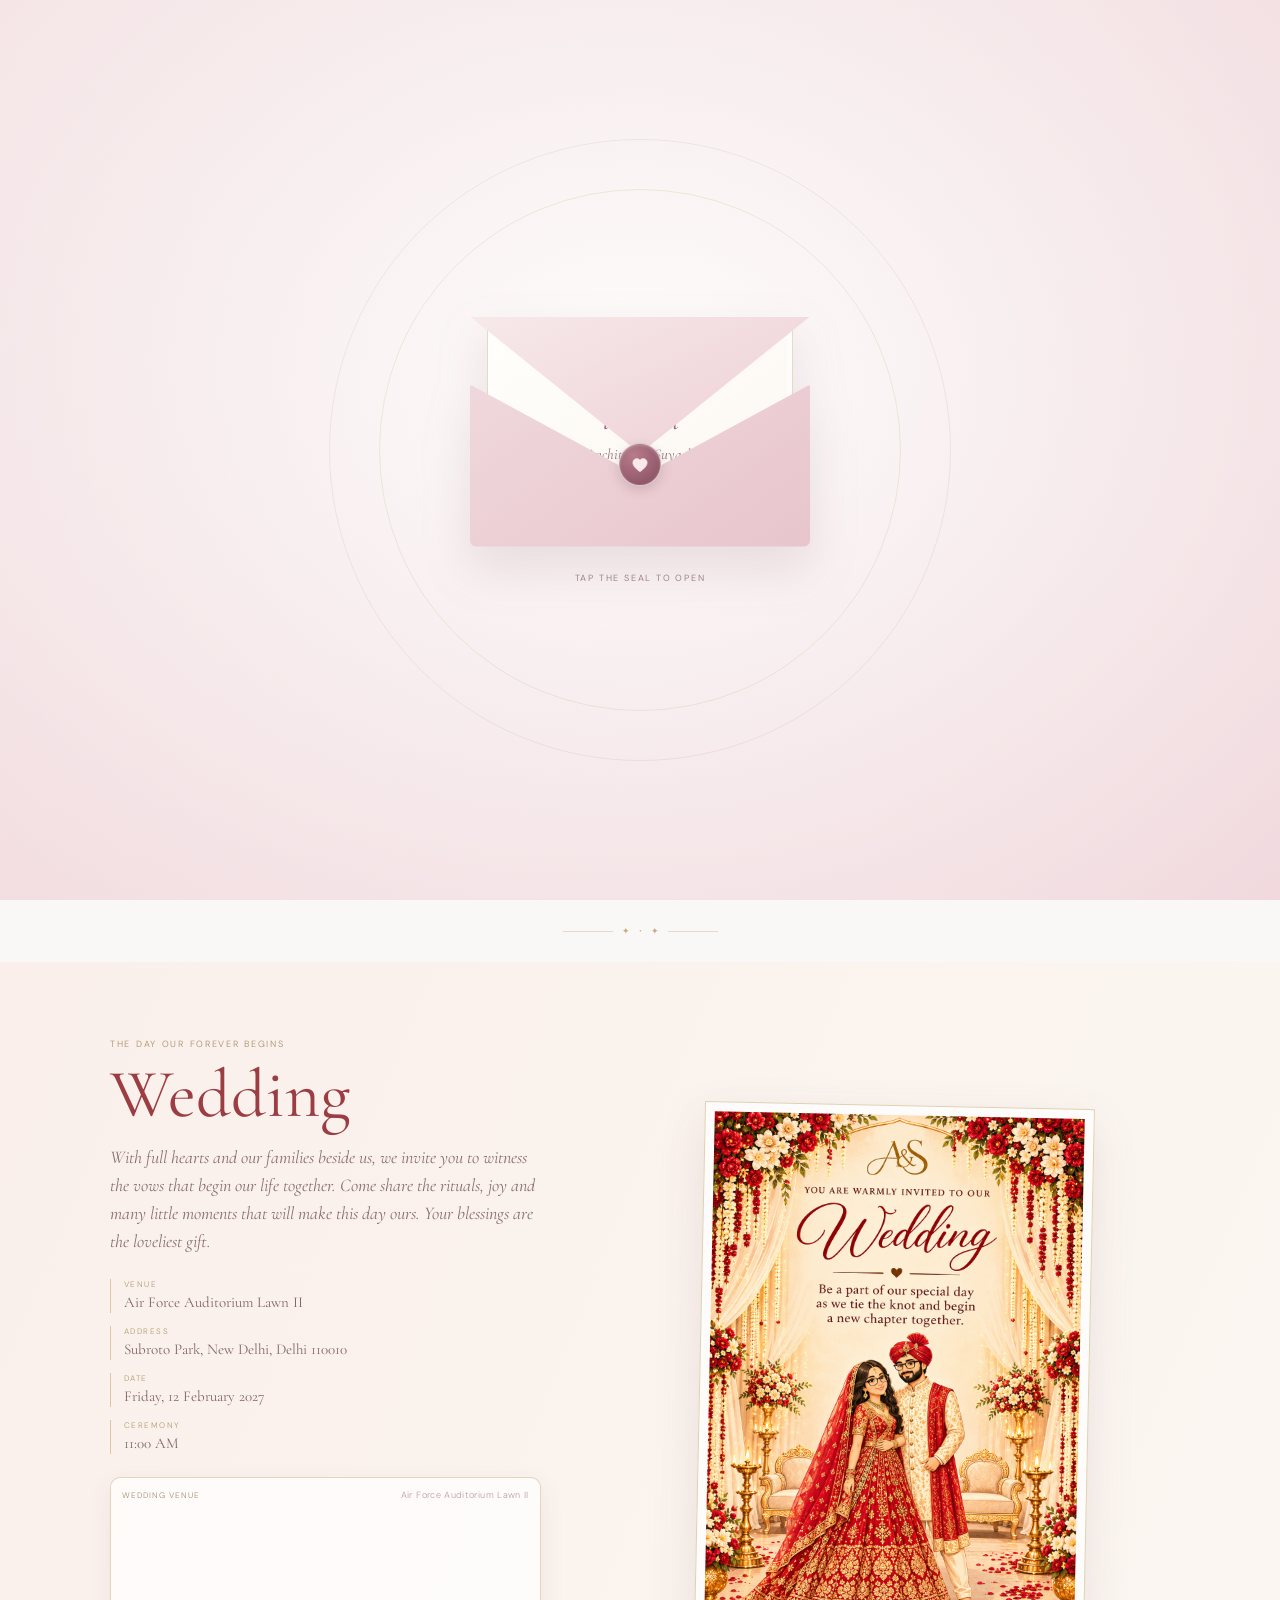
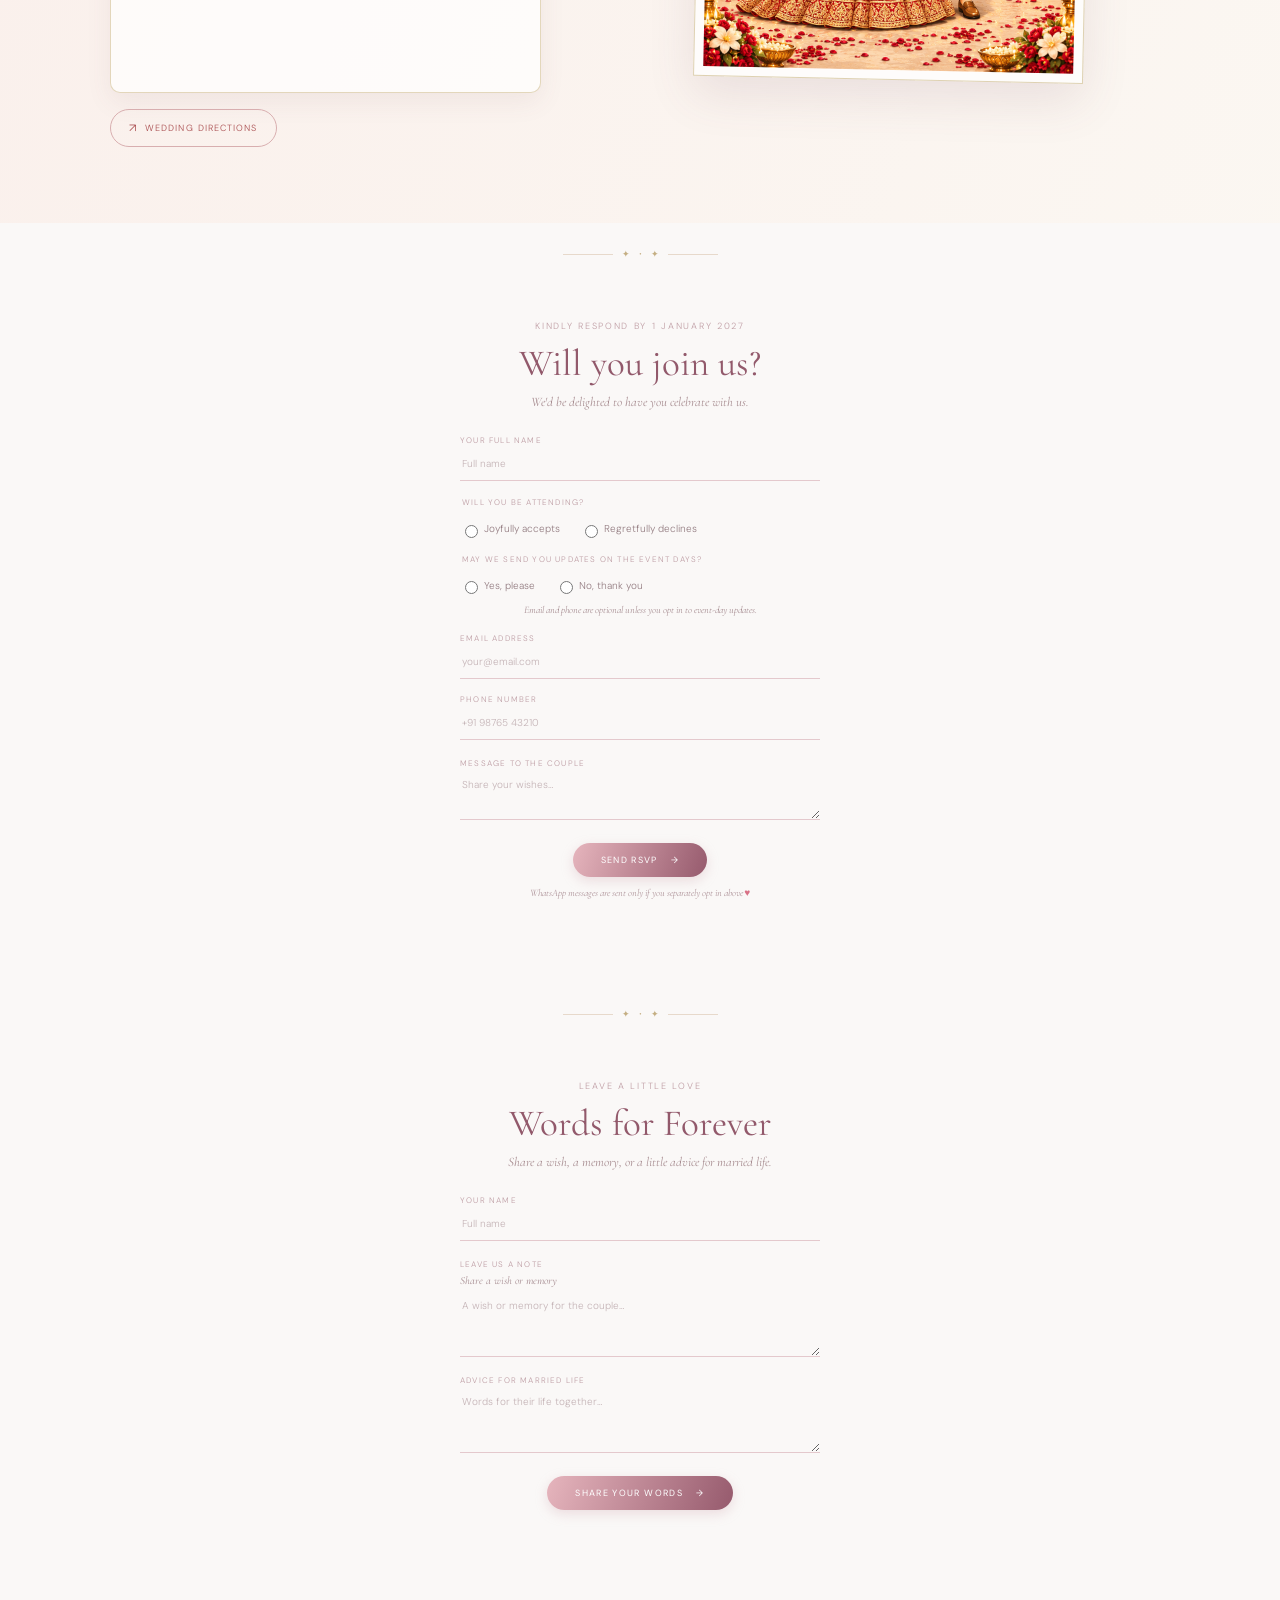
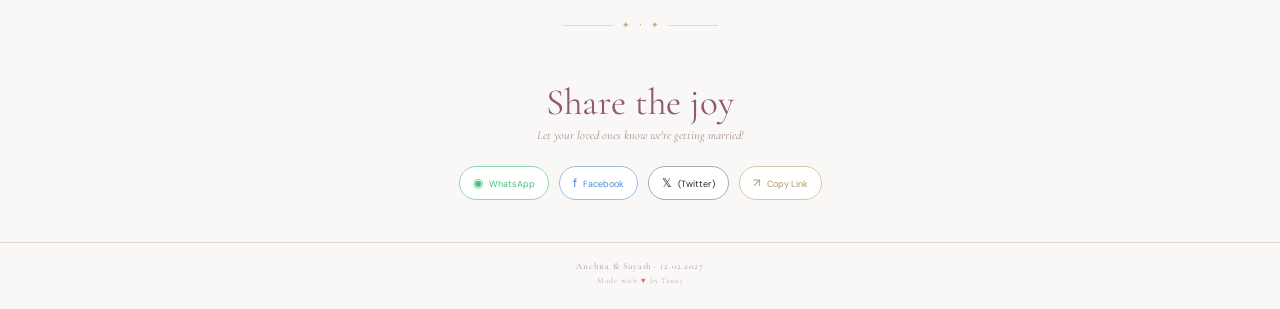
==== main/index.html @ 19e04e13 "main page revamp 2" ====
﻿<!doctype html>
<html lang="en">
<head>
  <meta charset="utf-8">
  <meta name="viewport" content="width=device-width, initial-scale=1">
  <meta name="theme-color" content="#f8eff0">
  <meta name="description" content="Join Anchita and Suyash for their wedding on 12 February 2027 in New Delhi.">
  <link rel="canonical" href="https://anshofourstory.com/main">
  <title>Anchita &amp; Suyash — Getting Married · 12 February 2027</title>
  <link rel="icon" type="image/png" href="../assets/monogram-logo.png">
  <link rel="preconnect" href="https://fonts.googleapis.com">
  <link rel="preconnect" href="https://fonts.gstatic.com" crossorigin>
  <link href="https://fonts.googleapis.com/css2?family=Cormorant+Garamond:wght@300;400;500&family=DM+Sans:wght@300;400;500&display=swap" rel="stylesheet">
  <link rel="stylesheet" href="../styles.css">
</head>
<body>
  <div class="invitation-preloader" id="invitation-preloader" role="dialog" aria-modal="true" aria-labelledby="invitation-title" aria-describedby="invitation-hint">
    <button class="invitation-open" id="invitation-open" type="button" aria-label="Open your invitation">
      <span class="invitation-letter" aria-hidden="true">
        <span class="invitation-letter__paper">
          <span class="invitation-letter__eyebrow">A note from the couple</span>
          <span class="invitation-letter__title">You are<br><i>invited</i></span>
          <span class="invitation-letter__names">Anchita <b>&amp;</b> Suyash</span>
          <span class="invitation-letter__date">12 February 2027</span>
        </span>
        <span class="invitation-letter__envelope"></span>
        <span class="invitation-letter__flap"></span>
        <span class="invitation-letter__seal"><svg viewBox="0 0 32 32" focusable="false"><path d="M16 27s-11-6.8-11-14a6.2 6.2 0 0 1 11-3.9A6.2 6.2 0 0 1 27 13c0 7.2-11 14-11 14Z"/></svg></span>
      </span>
      <span class="invitation-open__hint" id="invitation-hint">Tap the seal to open</span>
    </button>
    <h1 class="visually-hidden" id="invitation-title">You are invited to Anchita and Suyash's wedding</h1>
  </div>

  <header class="site-header">
    <a class="brand" href="#home" aria-label="#anshofourstory, home">
      <img class="brand-mark" src="../assets/monogram-logo.png" alt="">
      <span>#anshofourstory</span>
    </a>
    <nav aria-label="Main navigation">
      <a href="#celebration">Details</a>
      <a href="#rsvp">RSVP</a>
      <a href="#celebration">Wedding map</a>
    </nav>
  </header>

  <main>
    <section class="hero" id="home" aria-labelledby="hero-title">
      <div class="hero-content">
        <p class="eyebrow reveal">with joy in our hearts</p>
        <h1 id="hero-title" class="reveal">Anchita <span>&amp;</span> Suyash</h1>
        <span class="gold-rule"></span>
        <p class="married reveal">are getting married</p>
        <p class="wedding-date reveal">12 <span>·</span> February <span>·</span> 2027</p>
        <div class="countdown" aria-label="Countdown to the wedding">
          <div class="time-unit"><div class="time-card"><span id="days">—</span></div><small>Days</small></div>
          <div class="time-unit"><div class="time-card"><span id="hours">—</span></div><small>Hours</small></div>
          <div class="time-unit"><div class="time-card"><span id="minutes">—</span></div><small>Minutes</small></div>
          <div class="time-unit"><div class="time-card"><span id="seconds">—</span></div><small>Seconds</small></div>
        </div>
        <a class="scroll-cue" href="#celebration">Scroll to explore <span aria-hidden="true">↓</span></a>
      </div>
    </section>

    <div class="ornament" aria-hidden="true"><span></span><b>✦</b><i>·</i><b>✦</b><span></span></div>

    <div class="petals" id="falling-petals" aria-hidden="true"></div>

    <section class="event-section event-wedding" id="celebration" data-petal-tone="wedding" aria-labelledby="wedding-title">
      <div class="event-invitation event-invitation-reverse">
        <figure class="event-art"><img src="../assets/Elegant Red and Gold Wedding Invitation.png" alt="Red and gold illustration of Anchita and Suyash inviting you to their wedding" loading="lazy"></figure>
        <div class="event-copy"><p class="eyebrow">The day our forever begins</p><h2 id="wedding-title">Wedding</h2><p class="event-warmth">With full hearts and our families beside us, we invite you to witness the vows that begin our life together. Come share the rituals, joy and many little moments that will make this day ours. Your blessings are the loveliest gift.</p>
          <dl class="event-facts"><div><dt>Venue</dt><dd>Air Force Auditorium Lawn II</dd></div><div><dt>Address</dt><dd>Subroto Park, New Delhi, Delhi 110010</dd></div><div><dt>Date</dt><dd>Friday, 12 February 2027</dd></div><div><dt>Ceremony</dt><dd>11:00 AM</dd></div></dl>
          <div class="event-map"><p class="event-map-heading">Wedding venue <span>Air Force Auditorium Lawn II</span></p><iframe title="Compact map to Air Force Auditorium Lawn II for the wedding" src="https://maps.google.com/maps?q=Air%20Force%20Auditorium%20Lawn%20II%2C%20Subroto%20Park%2C%20New%20Delhi&amp;output=embed" loading="lazy" referrerpolicy="no-referrer-when-downgrade"></iframe></div>
          <a class="outline-button" href="https://maps.app.goo.gl/kFYrkTSrbWAvHsNK8?g_st=aw" target="_blank" rel="noreferrer"><span aria-hidden="true">↗</span> Wedding directions</a>
        </div>
      </div>
    </section>

    <div class="ornament" aria-hidden="true"><span></span><b>✦</b><i>·</i><b>✦</b><span></span></div>

    <section class="section rsvp" id="rsvp">
      <p class="eyebrow">kindly respond by 1 January 2027</p>
      <h2>Will you join us?</h2>
      <p class="section-intro">We'd be delighted to have you celebrate with us.</p>
      <form id="rsvp-form">
        <label>Your full name<input name="name" autocomplete="name" placeholder="Full name" maxlength="120" required></label>
        <fieldset><legend>Will you be attending?</legend>
          <label class="radio-label"><input type="radio" name="attendance" value="Accepts" required> Joyfully accepts</label>
          <label class="radio-label"><input type="radio" name="attendance" value="Declines"> Regretfully declines</label>
        </fieldset>
        <fieldset class="updates-consent"><legend>May we send you updates on the event days?</legend>
          <label class="radio-label"><input type="radio" name="eventUpdatesConsent" value="yes" required> Yes, please</label>
          <label class="radio-label"><input type="radio" name="eventUpdatesConsent" value="no"> No, thank you</label>
        </fieldset>
        <fieldset class="updates-consent whatsapp-consent" id="whatsapp-consent" hidden>
          <legend>May we also send these updates to you on WhatsApp?</legend>
          <label class="radio-label"><input type="radio" name="whatsappUpdatesConsent" value="yes" disabled required> Yes, please</label>
          <label class="radio-label"><input type="radio" name="whatsappUpdatesConsent" value="no" disabled> No, thank you</label>
        </fieldset>
        <p class="contact-requirement" id="contact-requirement">Email and phone are optional unless you opt in to event-day updates.</p>
        <label>Email address <span class="required-mark" aria-hidden="true" hidden>*</span><input type="email" name="email" autocomplete="email" placeholder="your@email.com" maxlength="254"></label>
        <label>Phone number <span class="required-mark" aria-hidden="true" hidden>*</span><input type="tel" name="phone" autocomplete="tel" placeholder="+91 98765 43210" maxlength="30" pattern="[+]?[0-9][0-9 .()-]{5,28}"></label>
        <label class="message-label">Message to the couple<textarea name="message" placeholder="Share your wishes…" rows="2" maxlength="2000"></textarea></label>
        <label class="form-honeypot" aria-hidden="true">Website<input name="website" tabindex="-1" autocomplete="off"></label>
        <button class="submit-button" type="submit">Send RSVP <span>→</span></button>
        <p class="form-note">WhatsApp messages are sent only if you separately opt in above <span>♥</span></p>
        <p class="form-status" aria-live="polite"></p>
      </form>
    </section>

    <div class="ornament" aria-hidden="true"><span></span><b>✦</b><i>·</i><b>✦</b><span></span></div>

    <section class="section rsvp guest-notes" id="guest-notes">
      <p class="eyebrow">leave a little love</p>
      <h2>Words for Forever</h2>
      <p class="section-intro">Share a wish, a memory, or a little advice for married life.</p>
      <form id="guest-notes-form">
        <label>Your name<input name="name" autocomplete="name" placeholder="Full name" maxlength="120" required></label>
        <label class="message-label">Leave us a note <small>Share a wish or memory</small><textarea name="wishOrMemory" placeholder="A wish or memory for the couple…" rows="3" maxlength="2000"></textarea></label>
        <label class="message-label">Advice for married life <textarea name="marriedLifeAdvice" placeholder="Words for their life together…" rows="3" maxlength="2000"></textarea></label>
        <label class="form-honeypot" aria-hidden="true">Website<input name="website" tabindex="-1" autocomplete="off"></label>
        <button class="submit-button" type="submit">Share your words <span>→</span></button>
        <p class="form-status" aria-live="polite"></p>
      </form>
    </section>

    <div class="ornament" aria-hidden="true"><span></span><b>✦</b><i>·</i><b>✦</b><span></span></div>

    <section class="section share">
      <h2>Share the joy</h2>
      <p class="section-intro">Let your loved ones know we're getting married!</p>
      <div class="share-actions">
        <a class="share-button whatsapp" href="https://wa.me/?text=Join%20us%20to%20celebrate%20Anchita%20%26%20Suyash%20on%2012%20February%202027!" target="_blank" rel="noreferrer"><span>◉</span> WhatsApp</a>
        <a class="share-button facebook" href="https://www.facebook.com/sharer/sharer.php?u=" target="_blank" rel="noreferrer"><span>f</span> Facebook</a>
        <a class="share-button twitter" href="https://twitter.com/intent/tweet?text=Anchita%20%26%20Suyash%20are%20getting%20married%20on%2012%20February%202027!" target="_blank" rel="noreferrer"><span>𝕏</span> (Twitter)</a>
        <button class="share-button copy-link" id="copy-link" type="button"><span>↗</span> Copy Link</button>
      </div>
    </section>
  </main>

  <footer><span>Anchita &amp; Suyash · 12.02.2027</span><span>Made with <b>♥</b> by Tanuj</span></footer>

  <script src="../script.js"></script>
</body>
</html>
---- styles.css ----
:root{--rose:#92596b;--rose-dark:#754857;--pink:#eccbd2;--pink-light:#f8eff0;--gold:#c7b27d;--ink:#866c70;--muted:#b3959b;--paper:#fcfaf9;--line:#ead9d5;--serif:"Cormorant Garamond",Georgia,serif;--sans:"DM Sans",Arial,sans-serif}*{box-sizing:border-box}html{scroll-behavior:smooth;scroll-padding-top:75px}body{margin:0;background:#faf8f7;color:var(--ink);font-family:var(--sans);font-weight:300;-webkit-font-smoothing:antialiased}.site-header{height:64px;position:fixed;z-index:20;inset:0 0 auto;display:flex;align-items:center;justify-content:space-between;padding:0 max(calc((100vw - 1120px)/2),7vw);transition:background .3s,box-shadow .3s}.site-header.scrolled{background:rgba(252,250,249,.94);box-shadow:0 1px 0 rgba(165,125,130,.11);backdrop-filter:blur(10px)}.brand{display:flex;align-items:center;gap:8px;text-decoration:none;color:#a58e6b;font-family:var(--serif);font-size:12px}.brand-mark{width:35px;height:35px;object-fit:cover;flex:none;border-radius:50%}.brand-mark .brand-spark{stroke-width:.7}.brand i{font-style:italic}.site-header nav{display:flex;gap:34px}.site-header nav a{font-size:10px;text-transform:uppercase;letter-spacing:.16em;color:#98777e;text-decoration:none;transition:color .2s}.site-header nav a:hover{color:var(--rose-dark)}.hero{position:relative;min-height:calc(100svh - 0px);height:max(660px,100svh);overflow:hidden;background:linear-gradient(118deg,#fbf5f4 0%,#f8ebee 53%,#fbf6f4 100%);display:grid;place-items:center}.hero-content{text-align:center;position:relative;z-index:2;margin-top:-10px}.eyebrow{font-size:9px;letter-spacing:.19em;text-transform:uppercase;color:#bf9da4;margin:0 0 12px}.hero .eyebrow{opacity:.7}.hero h1{font:300 clamp(62px,7.2vw,104px)/.95 var(--serif);letter-spacing:-.035em;color:var(--rose);margin:0}.hero h1 span{font-weight:300;font-style:italic}.gold-rule{width:108px;height:1px;background:var(--gold);display:block;margin:23px auto 20px}.married{font:italic 18px var(--serif);color:#977b80;margin:0 0 16px}.wedding-date{font-size:11px;letter-spacing:.36em;color:var(--gold);text-transform:uppercase;margin:0}.wedding-date span{padding:0 4px}.countdown{display:flex;justify-content:center;gap:14px;margin:52px auto 0}.time-unit{width:94px}.time-card{height:105px;display:grid;place-items:center;background:rgba(255,255,255,.82);border:1px solid #e7c3ca;border-radius:13px;box-shadow:0 8px 28px rgba(147,94,106,.045);position:relative;color:var(--gold)}.time-card:before,.time-card:after{content:"✦";position:absolute;font-size:9px;color:#d7c8a0;left:7px}.time-card:before{top:5px}.time-card:after{bottom:5px}.time-card span{font:300 43px/1 var(--serif);font-variant-numeric:tabular-nums}.time-unit small{display:block;margin-top:11px;font-size:9px;letter-spacing:.22em;text-transform:uppercase;color:#9a7c83}.scroll-cue{display:inline-flex;flex-direction:column;align-items:center;gap:12px;margin-top:58px;text-decoration:none;color:#d5aeb6;text-transform:uppercase;font-size:9px;letter-spacing:.2em;animation:breathe 2.4s ease-in-out infinite}.scroll-cue span{font-size:18px;line-height:1}.petals{position:absolute;inset:0;overflow:hidden;pointer-events:none}.petal{position:absolute;top:-12%;width:13px;height:21px;border-radius:90% 4% 90% 4%;background:#e8b8c2;opacity:.55;animation:fall linear infinite;transform:rotate(35deg)}@keyframes fall{0%{transform:translate3d(0,-10vh,0) rotate(0)}100%{transform:translate3d(var(--drift),115vh,0) rotate(580deg)}}@keyframes breathe{50%{opacity:.48;transform:translateY(4px)}}.ornament{height:62px;display:flex;align-items:center;justify-content:center;gap:9px;color:#c4ae82}.ornament span{height:1px;width:50px;background:#e7d9cb}.ornament b{font-size:9px;font-weight:400}.ornament i{font-size:15px;font-style:normal}.section{text-align:center;margin:0 auto;padding:34px 20px 62px}.section h2{font:400 37px/1.08 var(--serif);color:var(--rose);margin:0 0 10px}.section-intro{font:italic 13px var(--serif);color:#a78c90;margin:0}.celebration{padding-top:38px;padding-bottom:58px}.celebration .eyebrow{margin-bottom:9px}.event-details{margin:28px 0 24px}.event-details div{margin:0 0 14px}.event-details dt{font-size:8px;letter-spacing:.18em;text-transform:uppercase;color:#c6ae80;margin-bottom:4px}.event-details dd{margin:0;font:400 15px var(--serif);color:#987b81}.outline-button{display:inline-flex;align-items:center;gap:8px;border:1px solid #d6c39f;border-radius:24px;padding:10px 18px;color:#b69c6e;text-decoration:none;text-transform:uppercase;letter-spacing:.12em;font-size:9px;transition:background .2s,color .2s}.outline-button:hover{background:#c4ad80;color:white}.outline-button span{font-size:12px}.location{padding-top:36px;padding-bottom:56px}.location .eyebrow{margin-bottom:7px}.map-frame{position:relative;width:min(570px,90vw);height:280px;margin:25px auto 11px;border:1px solid #e5d2ce;border-radius:12px;overflow:hidden;box-shadow:0 8px 24px rgba(112,79,84,.06);background:#f2f0e9}.map-frame iframe{width:100%;height:100%;border:0;filter:saturate(.72) sepia(.08)}.map-open{position:absolute;left:10px;top:10px;background:rgba(255,255,255,.92);padding:7px 10px;border-radius:4px;text-decoration:none;font-size:9px;color:#778a82}.map-caption{font-size:9px;color:#b1999d}.rsvp{max-width:560px;padding-top:35px;padding-bottom:48px}.rsvp .section-intro{margin-bottom:25px}.rsvp form{max-width:360px;margin:auto;text-align:left}.rsvp form>label{display:block;margin:0 0 15px;font-size:8px;text-transform:uppercase;letter-spacing:.15em;color:#bd9ca3}.rsvp input:not([type=radio]),.rsvp textarea{display:block;width:100%;border:0;border-bottom:1px solid #e4c9cd;border-radius:0;background:transparent;padding:10px 2px 9px;color:var(--ink);font:300 12px var(--sans);outline:none;resize:vertical}.rsvp input:focus,.rsvp textarea:focus{border-color:var(--rose)}.rsvp input::placeholder,.rsvp textarea::placeholder{color:#c5b4b7;font-size:10px}.rsvp fieldset{border:0;padding:0;margin:16px 0}.rsvp legend{font-size:8px;text-transform:uppercase;letter-spacing:.15em;color:#bd9ca3;margin-bottom:9px}.radio-label{font-size:10px;color:#947d82;margin-right:16px;white-space:nowrap}.radio-label input{accent-color:#ad7585;vertical-align:middle}.rsvp .message-label{margin-top:18px}.submit-button{display:block;margin:23px auto 8px;border:0;border-radius:24px;padding:11px 28px;background:linear-gradient(110deg,#e6b5bd,#965a6d);color:white;text-transform:uppercase;letter-spacing:.15em;font:400 9px var(--sans);cursor:pointer;box-shadow:0 4px 12px #d5aeb660;transition:transform .2s,box-shadow .2s}.submit-button:hover{transform:translateY(-2px);box-shadow:0 7px 17px #d5aeb680}.submit-button span{margin-left:10px}.form-note{text-align:center;font:italic 10px var(--serif);color:#ad9298}.form-note span,footer b{color:#d87186}.form-status{text-align:center;font-size:11px;color:#8c6674;min-height:14px}.share{padding-top:27px;padding-bottom:42px}.share h2{margin-bottom:5px}.share .section-intro{font-size:12px}.share-actions{display:flex;justify-content:center;gap:10px;flex-wrap:wrap;margin-top:24px}.share-button{border-radius:20px;background:white;padding:8px 13px;border:1px solid #e5ddd8;text-decoration:none;font:400 9px var(--sans);color:#8f7a7e;cursor:pointer;transition:background .2s,transform .2s}.share-button:hover{transform:translateY(-2px)}.share-button span{font-size:12px;margin-right:4px}.whatsapp{color:#49bc82;border-color:#8dd9b1}.whatsapp:hover{background:#eaf8f0}.facebook{color:#4c89d9;border-color:#9cbce7}.facebook:hover{background:#eef4fd}.twitter{color:#252525;border-color:#aaa}.copy-link{color:#b1976e;border-color:#d7c8a9}.copy-link:hover{background:#faf6ed}footer{border-top:1px solid #e7d8cf;padding:18px 20px 24px;text-align:center;display:flex;flex-direction:column;gap:4px;color:#aa8e93;font:400 9px var(--serif);letter-spacing:.1em}footer span+span{font-size:8px;color:#c1aab0}.cookie-banner{position:fixed;z-index:30;bottom:0;left:0;width:100%;display:flex;align-items:center;justify-content:center;gap:22px;background:rgba(255,255,255,.97);border-top:1px solid #e8dfdd;padding:13px 24px 12px;box-shadow:0 -3px 15px rgba(70,48,50,.035);transition:transform .35s}.cookie-banner.hidden{transform:translateY(110%)}.cookie-banner>div:first-child{width:min(780px,72vw)}.cookie-banner strong{font:500 11px var(--serif);color:#6e5b5d}.cookie-banner p{font:300 9px/1.55 var(--sans);color:#6f6b6b;margin:4px 0 0}.cookie-actions{display:flex;gap:9px}.cookie-actions button{border:0;border-radius:5px;padding:9px 13px;background:#f2e6e8;color:#806a6e;font:500 9px var(--sans);cursor:pointer}.cookie-actions button+button{background:#e6b9c1;color:#694953}.cookie-actions button:hover{filter:brightness(.97)}.reveal{animation:fadeup .85s both}@keyframes fadeup{from{opacity:0;transform:translateY(12px)}to{opacity:1;transform:translateY(0)}}@media(max-width:650px){.site-header{height:58px;padding:0 20px}.brand{font-size:10px}.brand-mark{width:29px;height:29px;border-radius:50%}.site-header nav{gap:17px}.site-header nav a{font-size:8px;letter-spacing:.11em}.hero{min-height:700px;height:100svh}.hero h1{font-size:clamp(52px,12vw,76px)}.countdown{gap:8px;margin-top:44px}.time-unit{width:clamp(65px,18vw,82px)}.time-card{height:82px;border-radius:10px}.time-card span{font-size:36px}.time-unit small{font-size:8px;letter-spacing:.15em}.scroll-cue{margin-top:48px}.section h2{font-size:32px}.map-frame{height:230px}.cookie-banner{padding:10px 12px;gap:10px;align-items:flex-end}.cookie-banner>div:first-child{width:auto;flex:1}.cookie-banner p{font-size:8px;max-height:54px;overflow:auto}.cookie-actions{gap:5px}.cookie-actions button{padding:8px 9px;font-size:8px}.radio-label{display:block;margin:9px 0}.ornament{height:50px}}@media(prefers-reduced-motion:reduce){*,*:before,*:after{scroll-behavior:auto!important;animation-duration:.01ms!important;animation-iteration-count:1!important;transition-duration:.01ms!important}}
/* Interactive wedding invitation */
body.invitation-locked{overflow:hidden}
.invitation-preloader{position:fixed;z-index:1000;inset:0;display:grid;place-items:center;overflow:hidden;background:radial-gradient(ellipse at 50% 43%,rgba(255,255,255,.88),rgba(248,239,240,.72) 42%,rgba(236,203,210,.48)),linear-gradient(145deg,#fbf7f5,#f5e5e8);opacity:1;visibility:visible;transition:opacity .5s ease,visibility .5s ease}
.invitation-preloader:before,.invitation-preloader:after{content:"";position:absolute;width:min(76vw,520px);aspect-ratio:1;border:1px solid rgba(199,178,125,.24);border-radius:50%;pointer-events:none}
.invitation-preloader:after{width:min(88vw,620px);border-color:rgba(146,89,107,.1)}
.invitation-preloader.is-opening{pointer-events:none}.invitation-preloader.is-gone{opacity:0;visibility:hidden}
.invitation-open{position:relative;z-index:1;display:flex;flex-direction:column;align-items:center;gap:25px;padding:30px;border:0;background:none;color:inherit;cursor:pointer;-webkit-tap-highlight-color:transparent}
.invitation-letter{position:relative;display:block;width:min(76vw,340px);height:230px;perspective:1000px;filter:drop-shadow(0 22px 24px rgba(117,72,87,.14));transition:transform .75s cubic-bezier(.2,.8,.2,1),filter .75s ease}
.invitation-letter__paper{position:absolute;inset:7px 17px 30px;display:flex;flex-direction:column;align-items:center;justify-content:center;background:linear-gradient(145deg,#fffefa,#fcf7f2);border:1px solid rgba(199,178,125,.45);box-shadow:inset 0 0 0 5px rgba(255,255,255,.68);color:var(--rose);transition:transform .72s cubic-bezier(.2,.75,.25,1)}
.invitation-letter__eyebrow,.invitation-letter__date{font:400 8px var(--sans);letter-spacing:.2em;text-transform:uppercase;color:#b69c6e}
.invitation-letter__title{margin-top:8px;text-align:center;font:400 31px/.88 var(--serif);text-shadow:0 1px 0 rgba(255,255,255,.8)}.invitation-letter__title i{font-weight:400;color:#a5687a}
.invitation-letter__names{margin-top:12px;font:italic 15px var(--serif);color:#92737a}.invitation-letter__names b{padding:0 3px;color:var(--gold);font-weight:400}
.invitation-letter__date{margin-top:8px;font-size:7px;letter-spacing:.16em}
.invitation-letter__envelope{position:absolute;inset:68px 0 0;background:linear-gradient(145deg,#efd8dc,#e8c5cc);clip-path:polygon(0 0,50% 57%,100% 0,100% 100%,0 100%);border-radius:2px 2px 7px 7px}
.invitation-letter__flap{position:absolute;inset:0 0 auto;height:137px;background:linear-gradient(155deg,#f7e9e9,#edcfd5);clip-path:polygon(0 0,100% 0,50% 100%);transform-origin:50% 0;transition:transform .65s cubic-bezier(.2,.75,.25,1);backface-visibility:hidden}
.invitation-letter__seal{position:absolute;left:50%;top:126px;width:43px;height:43px;display:grid;place-items:center;transform:translateX(-50%);border:1px solid rgba(255,255,255,.65);border-radius:50%;background:radial-gradient(circle at 35% 28%,#b77c8c,#92596b 70%);box-shadow:0 4px 12px rgba(117,72,87,.22),inset 0 1px 3px rgba(255,255,255,.3);transition:opacity .22s ease,transform .3s ease}
.invitation-letter__seal svg{width:21px;height:21px;fill:#f9e9e9;stroke:#f9e9e9;stroke-width:.8}
.invitation-open__hint{font:400 9px var(--sans);letter-spacing:.2em;text-transform:uppercase;color:#a3868a;animation:invitationHint 2.2s ease-in-out infinite}
.invitation-open:hover .invitation-letter{transform:translateY(-5px) rotate(-1deg);filter:drop-shadow(0 28px 28px rgba(117,72,87,.2))}
.invitation-open:focus-visible{outline:1px solid var(--gold);outline-offset:2px;border-radius:8px}
.invitation-preloader.is-opening .invitation-letter__flap{transform:rotateX(180deg)}.invitation-preloader.is-opening .invitation-letter__paper{transform:translateY(-48px)}
.invitation-preloader.is-opening .invitation-letter__seal{opacity:0;transform:translate(-50%,-8px) scale(1.25)}.invitation-preloader.is-opening .invitation-open__hint{opacity:0;transition:opacity .2s}
.invitation-preloader.is-departing .invitation-letter{transform:translateY(-10px) scale(1.62);filter:drop-shadow(0 32px 38px rgba(117,72,87,.22))}
@keyframes invitationHint{50%{opacity:.55;transform:translateY(2px)}}
.visually-hidden{position:absolute;width:1px;height:1px;padding:0;margin:-1px;overflow:hidden;clip:rect(0,0,0,0);white-space:nowrap;border:0}
@media(max-width:480px){.invitation-letter{height:210px}.invitation-letter__paper{inset:5px 13px 27px}.invitation-letter__envelope{top:63px}.invitation-letter__flap{height:126px}.invitation-letter__seal{top:116px}}

/* Scratch-to-reveal countdown overlay; the timer keeps its original dimensions. */
.countdown{position:relative}
.countdown-scratch{position:absolute;z-index:5;inset:0;display:block;width:100%;height:100%;overflow:visible;cursor:crosshair;touch-action:none;user-select:none;-webkit-user-select:none;-webkit-tap-highlight-color:transparent;transition:opacity .55s ease}
.countdown-scratch:focus-visible{outline:2px solid var(--gold);outline-offset:3px;border-radius:12px}
.countdown-scratch.is-revealed{opacity:0;pointer-events:none}
.countdown-scratch-hint{position:absolute;z-index:6;top:-27px;left:50%;transform:translateX(-50%);width:max-content;max-width:90vw;color:#9a7c83;font:400 8px var(--sans);letter-spacing:.14em;text-align:center;text-transform:uppercase;pointer-events:none;transition:opacity .25s ease}
.countdown-scratch-hint.is-hidden{opacity:0}
@media(max-width:650px){.countdown-scratch-hint{top:-24px;font-size:7px;letter-spacing:.1em}}
.time-card>.countdown-scratch{left:-1px;top:-1px;right:auto;bottom:auto}
.contact-requirement{margin:-7px 0 15px;color:#a58b90;font:italic 10px/1.5 var(--serif);text-align:center}
.required-mark{color:#bf7281;font-size:11px}
.rsvp form>label small{display:block;margin:5px 0 2px;color:#a58b90;font:italic 11px var(--serif);letter-spacing:0;text-transform:none}
.form-honeypot{position:absolute!important;left:-10000px!important;width:1px!important;height:1px!important;overflow:hidden!important}
.submit-button:disabled{opacity:.6;cursor:wait;transform:none}
.form-status{line-height:1.5}
.sheets-response-frame{position:fixed;left:-10000px;top:0;width:1px;height:1px;border:0;opacity:0;pointer-events:none}
.sheets-response-transport{position:absolute;left:-10000px;width:1px;height:1px;overflow:hidden}

/* Standalone wardrobe guide page */
.planner-page .wardrobe-petals{position:fixed;z-index:1;inset:0;overflow:hidden;pointer-events:none}
.planner-page .petal{z-index:1}
.planner-page .hero-content{z-index:2}
.wardrobe-planner{position:relative;isolation:isolate;min-height:100vh;overflow:hidden;padding:42px 20px 54px;background:linear-gradient(180deg,#fbf5f3 0%,#f8eff0 52%,#fbf6f2 100%)}
.wardrobe-content{position:relative;z-index:2;width:min(900px,100%);margin:0 auto;text-align:center}
.wardrobe-planner .ornament{margin:0 auto 22px}
.wardrobe-planner .eyebrow{margin:0 0 8px;color:#b58f85}
.wardrobe-planner h2{margin:0 0 9px;color:var(--rose);font:400 clamp(36px,5vw,52px)/1.05 var(--serif)}
.wardrobe-planner .section-intro{font-size:15px;line-height:1.6;color:#9f8180}
.wardrobe-art{width:min(780px,100%);margin:32px auto 0;padding:10px 10px 0;border:1px solid rgba(199,178,125,.58);border-radius:14px;background:rgba(255,255,255,.68);box-shadow:0 16px 48px rgba(117,72,87,.11);overflow:hidden}
.wardrobe-art img{display:block;width:100%;height:auto;border-radius:8px}
.wardrobe-art figcaption{padding:13px 8px 14px;color:#9a7780;font:italic 16px var(--serif)}
.wardrobe-art figcaption span{padding-left:5px;color:#d18491}
.scroll-reveal{opacity:0;transform:translateY(20px);transition:opacity .8s ease,transform .8s cubic-bezier(.2,.65,.3,1)}
.scroll-reveal.is-visible{opacity:1;transform:translateY(0)}
.wardrobe-art.scroll-reveal{transition-delay:.12s}
@media(max-width:650px){.wardrobe-planner{min-height:auto;padding:30px 14px 35px}.wardrobe-planner .ornament{margin-bottom:14px}.wardrobe-planner .section-intro{font-size:13px}.desktop-break{display:none}.wardrobe-art{margin-top:24px;padding:6px 6px 0;border-radius:10px}.wardrobe-art figcaption{padding:10px 5px 12px;font-size:14px}}
@media(prefers-reduced-motion:reduce){.scroll-reveal{opacity:1;transform:none;transition:none}}

/* Main invitation event gallery and one continuous, recolouring petal field. */
.petals#falling-petals{position:fixed;z-index:1;inset:0;overflow:hidden;pointer-events:none}
.petals#falling-petals .petal{background:#e8b8c2;transition:background-color 1.8s cubic-bezier(.2,.65,.25,1),opacity 1.2s ease}
.hero-content{z-index:2}
.section>*{position:relative;z-index:2}
.event-section{position:relative;scroll-margin-top:64px;padding:76px 22px;background:linear-gradient(115deg,rgba(255,252,246,.78),rgba(250,245,240,.62));}
.event-invitation{position:relative;z-index:2;display:grid;grid-template-columns:minmax(250px,.78fr) minmax(300px,1fr);align-items:center;gap:clamp(34px,6vw,82px);width:min(1060px,100%);margin:auto}
.event-invitation-reverse .event-art{order:2}.event-invitation-reverse .event-copy{order:1}
.event-art{width:min(100%,390px);margin:0 auto;padding:9px;border:1px solid rgba(199,178,125,.58);background:rgba(255,255,255,.72);box-shadow:0 18px 48px rgba(117,72,87,.12);transform:rotate(-1.2deg);transition:transform .5s ease,box-shadow .5s ease}
.event-invitation-reverse .event-art{transform:rotate(1.2deg)}
.event-art:hover{transform:translateY(-5px) rotate(0);box-shadow:0 24px 52px rgba(117,72,87,.17)}
.event-art img{display:block;width:100%;height:auto}
.event-copy{position:relative;z-index:2;max-width:500px;text-align:left}
.event-copy .eyebrow{margin-bottom:13px;color:#a78d64}
.event-copy h2{margin:0;color:var(--rose);font:400 clamp(45px,6vw,68px)/.94 var(--serif)}
.event-warmth{max-width:470px;margin:17px 0 24px;color:#896f73;font:italic 18px/1.55 var(--serif)}
.event-facts{display:grid;gap:13px;margin:0 0 23px}
.event-facts div{padding-left:13px;border-left:1px solid rgba(199,178,125,.65)}
.event-facts dt{margin-bottom:3px;color:#b19b6c;font-size:8px;letter-spacing:.18em;text-transform:uppercase}
.event-facts dd{margin:0;color:#80666b;font:400 15px/1.4 var(--serif)}
.event-map{width:min(100%,460px);margin:18px 0 16px;padding:8px;border:1px solid rgba(199,178,125,.5);border-radius:10px;background:rgba(255,255,255,.7);box-shadow:0 9px 26px rgba(117,72,87,.08)}
.event-map-heading{display:flex;justify-content:space-between;align-items:center;gap:10px;margin:0;padding:3px 3px 8px;color:#a18c70;font-size:8px;letter-spacing:.13em;text-transform:uppercase}
.event-map-heading span{color:#bd9ca3;font-size:9px;letter-spacing:.04em;text-align:right;text-transform:none}
.event-map iframe{display:block;width:100%;height:175px;border:0;border-radius:6px;filter:saturate(.75) sepia(.06)}
.event-section .outline-button{color:var(--event-accent,#a88d62);border-color:color-mix(in srgb,var(--event-accent,#c7b27d) 45%,white)}
.event-section .outline-button:hover{background:var(--event-accent,#c4ad80);color:white}
.event-haldi{--event-accent:#c69216;background:linear-gradient(112deg,rgba(255,247,221,.8),rgba(255,251,241,.58))}
.event-mehndi{--event-accent:#5b8150;background:linear-gradient(112deg,rgba(237,244,230,.76),rgba(249,248,239,.6))}
.event-engagement{--event-accent:#b79b73;background:linear-gradient(112deg,rgba(255,253,248,.78),rgba(246,239,238,.58))}
.event-wedding{--event-accent:#a94c4e;background:linear-gradient(112deg,rgba(250,237,232,.8),rgba(252,246,238,.6))}
.event-wedding .event-copy h2{color:#9b3d43}
.event-section .event-art,.event-section .event-copy{isolation:isolate}
@media(max-width:760px){.event-section{padding:50px 18px}.event-invitation{grid-template-columns:minmax(0,1fr);gap:28px;max-width:560px}.event-art{width:min(72vw,340px)}.event-invitation-reverse .event-art{order:0}.event-invitation-reverse .event-copy{order:1}.event-copy{max-width:none;text-align:center}.event-copy .eyebrow{font-size:8px}.event-warmth{margin:14px auto 22px;font-size:17px}.event-facts{max-width:390px;margin:0 auto 22px;text-align:left}.event-map{margin:19px auto 16px}.event-map iframe{height:185px}.event-copy h2{font-size:54px}}
@media(max-width:420px){.event-section{padding:38px 15px}.event-art{width:min(78vw,320px);padding:6px}.event-warmth{font-size:16px}.event-facts dd{font-size:14px}}
@media(prefers-reduced-motion:reduce){.petals#falling-petals .petal{transition:none}}
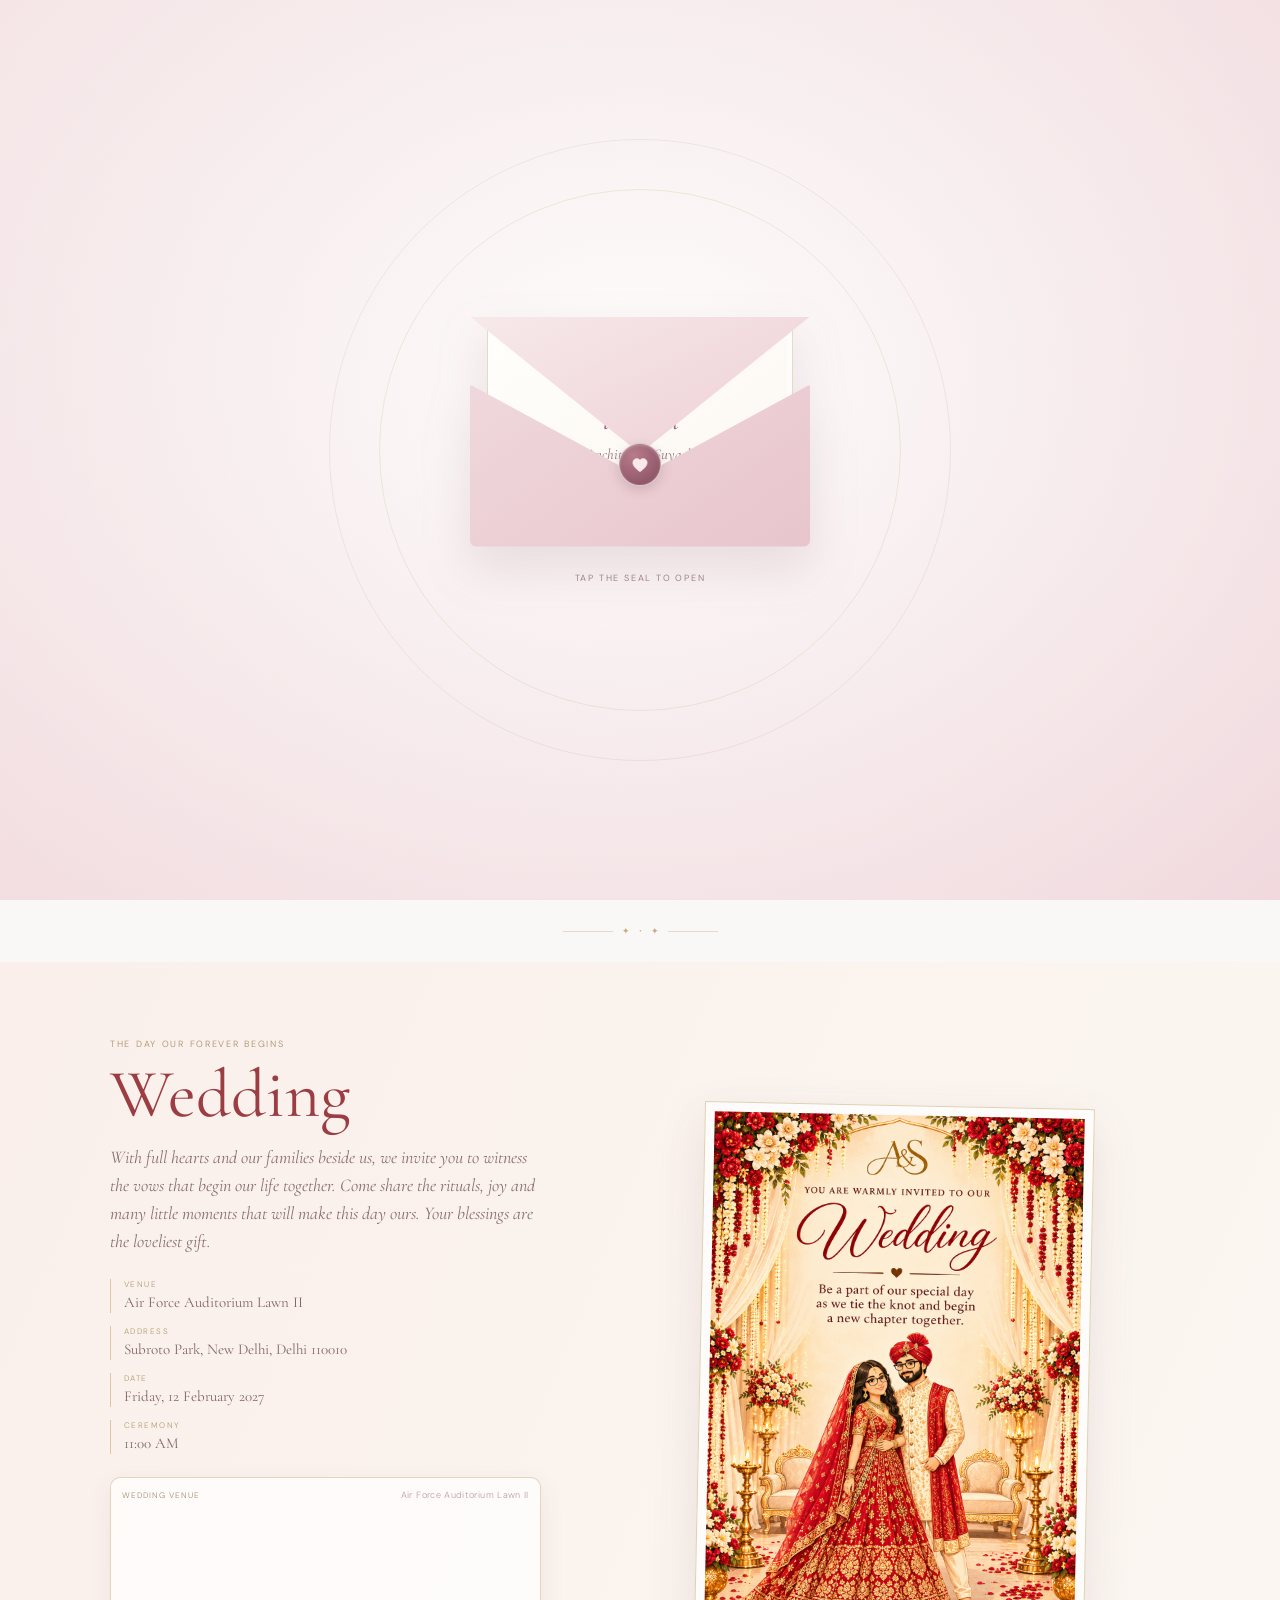
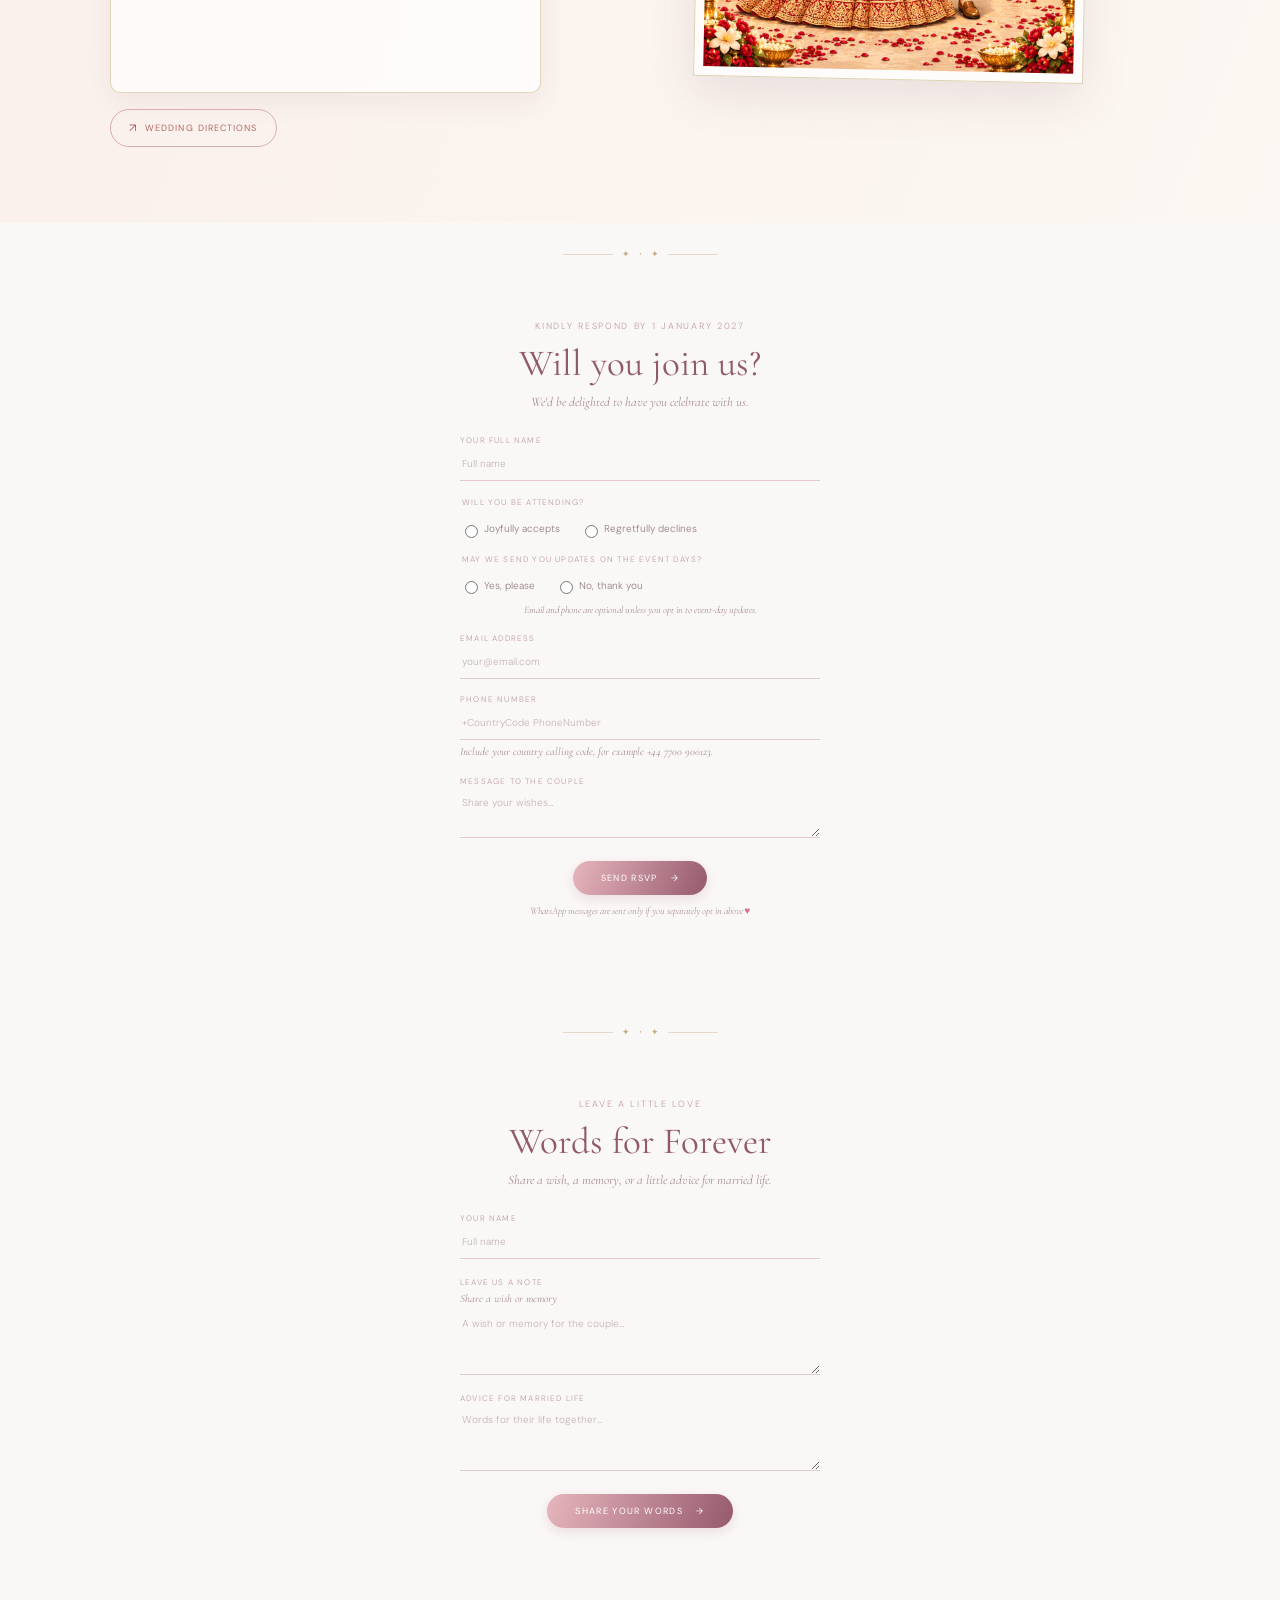
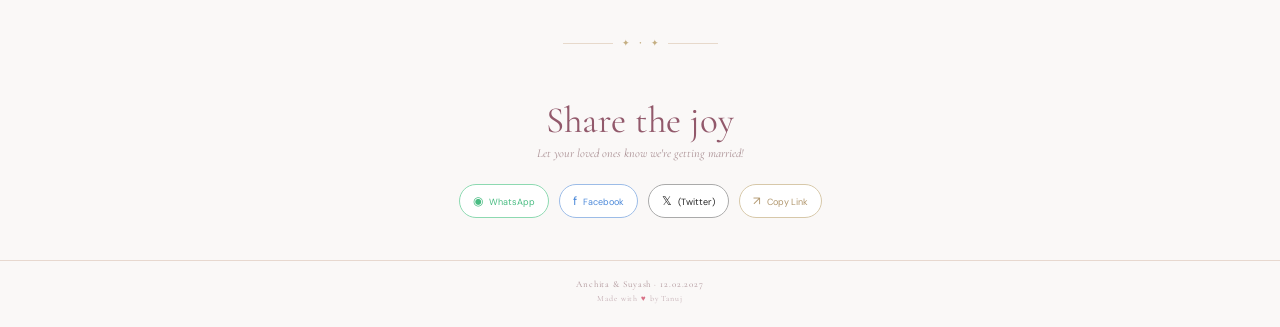
==== commit 191f5a14: "manager Corner is here" ====
--- a/main/index.html
+++ b/main/index.html
@@ -1,4 +1,4 @@
-﻿<!doctype html>
+<!doctype html>
 <html lang="en">
 <head>
   <meta charset="utf-8">
@@ -11,7 +11,7 @@
   <link rel="preconnect" href="https://fonts.googleapis.com">
   <link rel="preconnect" href="https://fonts.gstatic.com" crossorigin>
   <link href="https://fonts.googleapis.com/css2?family=Cormorant+Garamond:wght@300;400;500&family=DM+Sans:wght@300;400;500&display=swap" rel="stylesheet">
-  <link rel="stylesheet" href="../styles.css">
+  <link rel="stylesheet" href="../styles.css?v=20261127-scratch-2">
 </head>
 <body>
   <div class="invitation-preloader" id="invitation-preloader" role="dialog" aria-modal="true" aria-labelledby="invitation-title" aria-describedby="invitation-hint">
@@ -100,7 +100,7 @@
         </fieldset>
         <p class="contact-requirement" id="contact-requirement">Email and phone are optional unless you opt in to event-day updates.</p>
         <label>Email address <span class="required-mark" aria-hidden="true" hidden>*</span><input type="email" name="email" autocomplete="email" placeholder="your@email.com" maxlength="254"></label>
-        <label>Phone number <span class="required-mark" aria-hidden="true" hidden>*</span><input type="tel" name="phone" autocomplete="tel" placeholder="+91 98765 43210" maxlength="30" pattern="[+]?[0-9][0-9 .()-]{5,28}"></label>
+        <label>Phone number <span class="required-mark" aria-hidden="true" hidden>*</span><input type="tel" name="phone" autocomplete="tel" placeholder="+CountryCode PhoneNumber" maxlength="30" pattern="[+]?[0-9][0-9 .()-]{5,28}"><small class="field-hint">Include your country calling code, for example +44 7700 900123.</small></label>
         <label class="message-label">Message to the couple<textarea name="message" placeholder="Share your wishes…" rows="2" maxlength="2000"></textarea></label>
         <label class="form-honeypot" aria-hidden="true">Website<input name="website" tabindex="-1" autocomplete="off"></label>
         <button class="submit-button" type="submit">Send RSVP <span>→</span></button>
@@ -141,7 +141,7 @@
 
   <footer><span>Anchita &amp; Suyash · 12.02.2027</span><span>Made with <b>♥</b> by Tanuj</span></footer>
 
-  <script src="../script.js"></script>
+  <script src="../script.js?v=20261127-scratch-2"></script>
 </body>
 </html>
 
--- a/styles.css
+++ b/styles.css
@@ -34,7 +34,6 @@
 .countdown-scratch-hint{position:absolute;z-index:6;top:-27px;left:50%;transform:translateX(-50%);width:max-content;max-width:90vw;color:#9a7c83;font:400 8px var(--sans);letter-spacing:.14em;text-align:center;text-transform:uppercase;pointer-events:none;transition:opacity .25s ease}
 .countdown-scratch-hint.is-hidden{opacity:0}
 @media(max-width:650px){.countdown-scratch-hint{top:-24px;font-size:7px;letter-spacing:.1em}}
-.time-card>.countdown-scratch{left:-1px;top:-1px;right:auto;bottom:auto}
 .contact-requirement{margin:-7px 0 15px;color:#a58b90;font:italic 10px/1.5 var(--serif);text-align:center}
 .required-mark{color:#bf7281;font-size:11px}
 .rsvp form>label small{display:block;margin:5px 0 2px;color:#a58b90;font:italic 11px var(--serif);letter-spacing:0;text-transform:none}
@@ -99,3 +98,10 @@
 @media(max-width:760px){.event-section{padding:50px 18px}.event-invitation{grid-template-columns:minmax(0,1fr);gap:28px;max-width:560px}.event-art{width:min(72vw,340px)}.event-invitation-reverse .event-art{order:0}.event-invitation-reverse .event-copy{order:1}.event-copy{max-width:none;text-align:center}.event-copy .eyebrow{font-size:8px}.event-warmth{margin:14px auto 22px;font-size:17px}.event-facts{max-width:390px;margin:0 auto 22px;text-align:left}.event-map{margin:19px auto 16px}.event-map iframe{height:185px}.event-copy h2{font-size:54px}}
 @media(max-width:420px){.event-section{padding:38px 15px}.event-art{width:min(78vw,320px);padding:6px}.event-warmth{font-size:16px}.event-facts dd{font-size:14px}}
 @media(prefers-reduced-motion:reduce){.petals#falling-petals .petal{transition:none}}
+
+/* One shared scratch surface across the four countdown cards, with a petal trail while scratching. */
+.countdown-scratch{right:auto;bottom:auto}
+.scratch-petal{position:absolute;z-index:8;width:8px;height:12px;border-radius:90% 4% 90% 4%;background:#e7a6b6;opacity:.9;pointer-events:none;transform:rotate(35deg);animation:scratchPetalFall 1s ease-in forwards}
+.scratch-petal:nth-of-type(2n){width:6px;height:10px;background:#f0bdc8}
+@keyframes scratchPetalFall{0%{opacity:0;transform:translate3d(0,-5px,0) rotate(0) scale(.7)}15%{opacity:.95}100%{opacity:0;transform:translate3d(var(--petal-drift),48px,0) rotate(240deg) scale(1)}}
+@media(prefers-reduced-motion:reduce){.scratch-petal{animation-duration:.01ms!important}}
